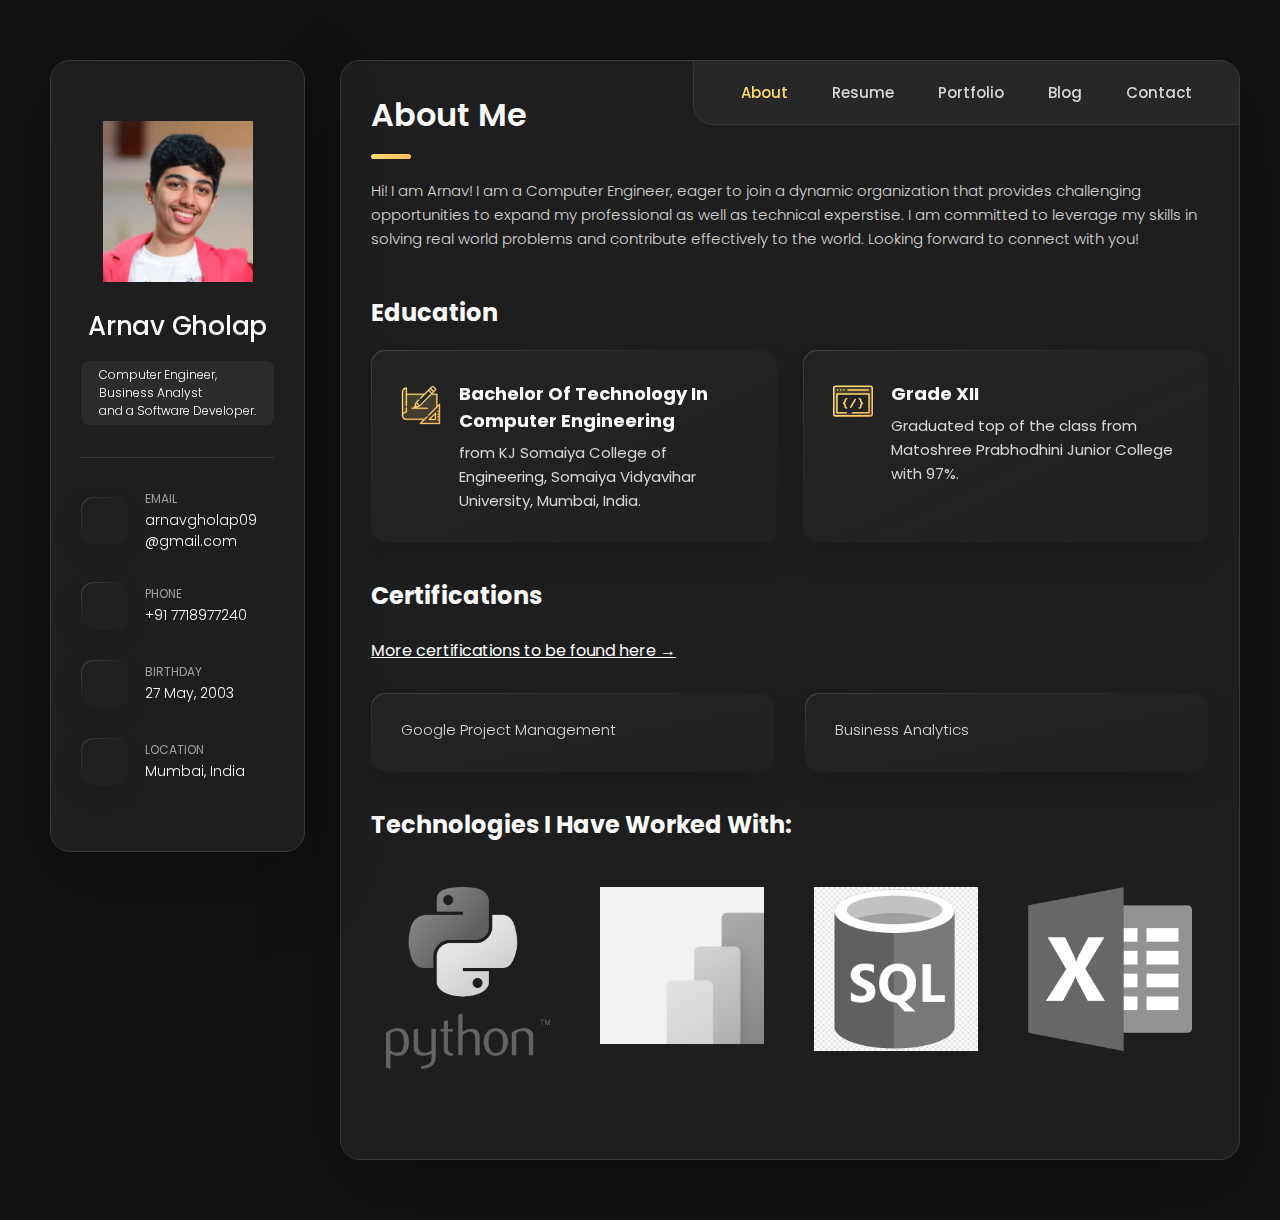
==== index.html @ b926da54 "new blog" ====
<!DOCTYPE html>
<html lang="en">

<head>
  <meta charset="UTF-8">
  <meta http-equiv="X-UA-Compatible" content="IE=edge">
  <meta name="viewport" content="width=device-width, initial-scale=1.0">
  <title>Arnav's Personal Portfolio</title>

  <!--
    - favicon
  -->
  <link rel="shortcut icon" href="./assets/images/logo.ico" type="image/x-icon">

  <!--
    - custom css link
  -->
  <link rel="stylesheet" href="./assets/css/style.css">

  <!--
    - google font link
  -->
  <link rel="preconnect" href="https://fonts.googleapis.com">
  <link rel="preconnect" href="https://fonts.gstatic.com" crossorigin>
  <link href="https://fonts.googleapis.com/css2?family=Poppins:wght@300;400;500;600&display=swap" rel="stylesheet">
</head>

<body>

  <!--
    - #MAIN
  -->

  <main>

    <!--
      - #SIDEBAR
    -->

    <aside class="sidebar" data-sidebar>

      <div class="sidebar-info">

        <figure class="avatar-box">
          <img src="./assets/images/ID card Picture.png" alt="Arnav Gholap" width="80">
        </figure>

        <div class="info-content">
          <h1 class="name" title="Om Kharche">Arnav Gholap</h1>

          <p class="title">Computer Engineer,<br> 
            Business Analyst<br>
            and a Software Developer. <br></p>
        </div>

        <button class="info_more-btn" data-sidebar-btn>
          <span>Show Contacts</span>

          <ion-icon name="chevron-down"></ion-icon>
        </button>

      </div>

      <div class="sidebar-info_more">

        <div class="separator"></div>

        <ul class="contacts-list">

          <li class="contact-item">

            <div class="icon-box">
              <ion-icon name="mail-outline"></ion-icon>
            </div>

            <div class="contact-info">
              <p class="contact-title">Email</p>

              <a href="mailto:arnavgholap09@gmail.com" class="contact-link">arnavgholap09<br>@gmail.com</a>
            </div>

          </li>

          <li class="contact-item">

            <div class="icon-box">
              <ion-icon name="phone-portrait-outline"></ion-icon>
            </div>

            <div class="contact-info">
              <p class="contact-title">Phone</p>

              <a href="mob:+917718977240" class="contact-link">+91 7718977240</a>
            </div>

          </li>

          <li class="contact-item">

            <div class="icon-box">
              <ion-icon name="calendar-outline"></ion-icon>
            </div>

            <div class="contact-info">
              <p class="contact-title">Birthday</p>

              <time datetime="1982-06-23">27 May, 2003</time>
            </div>

          </li>

          <li class="contact-item">

            <div class="icon-box">
              <ion-icon name="location-outline"></ion-icon>
            </div>

            <div class="contact-info">
              <p class="contact-title">Location</p>

              <address>Mumbai, India</address>
            </div>

          </li>

        </ul>

        <div class="separator"></div>

        <ul class="social-list">

          <li class="social-item">
            <a href="https://github.com/arnavgholap" class="social-link">
              <ion-icon name="logo-Github"></ion-icon>
            </a>
          </li>

          <li class="social-item">
            <a href="https://www.linkedin.com/in/arnav-gholap" class="social-link">
              <ion-icon name="logo-LinkedIn"></ion-icon>
            </a>
          </li>

          <li class="social-item">
            <a href="https://www.instagram.com/arnavgholap/" class="social-link">
              <ion-icon name="logo-instagram"></ion-icon>
            </a>
          </li>

        </ul>

      </div>

    </aside>





    <!--
      - #main-content
    -->

    <div class="main-content">

      <!--
        - #NAVBAR
      -->

      <nav class="navbar">

        <ul class="navbar-list">

          <li class="navbar-item">
            <button class="navbar-link  active" data-nav-link>About</button>
          </li>

          <li class="navbar-item">
            <button class="navbar-link" data-nav-link>Resume</button>
          </li>

          <li class="navbar-item">
            <button class="navbar-link" data-nav-link>Portfolio</button>
          </li>

          <li class="navbar-item">
            <button class="navbar-link" data-nav-link>Blog</button>
          </li>

          <li class="navbar-item">
            <button class="navbar-link" data-nav-link>Contact</button>
          </li>

        </ul>

      </nav>





      <!--
        - #ABOUT
      -->

      <article class="about  active" data-page="about">

        <header>
          <h2 class="h2 article-title">About me</h2>
        </header>

        <section class="about-text">
          <p>
            Hi! I am Arnav! I am a Computer Engineer, eager to join a dynamic organization that provides challenging opportunities to expand my professional
            as well as technical experstise. I am committed to leverage my skills in solving real world problems and contribute
            effectively to the world. Looking forward to connect with you!
          </p>

        </section>
        <!--
          - service
        -->

        <ul class="social-list">

          <li class="social-item">
            <a href="https://github.com/arnavgholap" class="social-link">
              <ion-icon name="logo-Github"></ion-icon>
            </a>
          </li>

          <li class="social-item">
            <a href="https://www.linkedin.com/in/arnav-gholap" class="social-link">
              <ion-icon name="logo-LinkedIn"></ion-icon>
            </a>
          </li>

          <li class="social-item">
            <a href="https://www.instagram.com/arnavgholap/" class="social-link">
              <ion-icon name="logo-instagram"></ion-icon>
            </a>
          </li>

        </ul>

        <section class="service">

          <h3 class="h3 service-title">Education</h3>

          <ul class="service-list">

            <li class="service-item">

              <div class="service-icon-box">
                <img src="./assets/images/icon-design.svg
                " alt="design icon" width="40">
              </div>

              <div class="service-content-box">
                <h4 class="h4 service-item-title">Bachelor of Technology in Computer Engineering</h4>

                <p class="service-item-text">
                  from KJ Somaiya College of Engineering, Somaiya Vidyavihar University, Mumbai, India.
                </p>
                
              </div>

            </li>

            <li class="service-item">

              <div class="service-icon-box">
                <img src="./assets/images/icon-dev.svg" alt="Web development icon" width="40">
              </div>

              <div class="service-content-box">
                <h4 class="h4 service-item-title">Grade XII</h4>

                <p class="service-item-text">
                  Graduated top of the class from Matoshree Prabhodhini Junior College with 97%.
                </p>
              </div>

            </li>

          </ul>

        </section>


        <!--
          - testimonials
        -->

        <section class="certifications">

          <h3 class="h3 testimonials-title">Certifications</h3>
         
          <a href="https://www.linkedin.com/in/arnav-gholap/details/certifications/" class="certification-link" target="_blank">
            More certifications to be found here &rarr;
        </a>
        
        <style>
            .certification-link {
                color: white;
                text-decoration: underline;
                transition: color 0.3s ease;
            }
            .certification-link:hover {
                color: #f0a500;
            }
        </style>        
        

          <ul class="testimonials-list has-scrollbar">

            <li class="testimonials-item">
              <div class="content-card" data-testimonials-item>

               

                <div class="testimonials-text" data-testimonials-text>
                  <p>
                    Google Project Management
                  </p>
                </div>

              </div>
            </li>

            <li class="testimonials-item">
              <div class="content-card" data-testimonials-item>

                

                <div class="testimonials-text" data-testimonials-text>
                  <p>
                    Business Analytics
                  </p>
                </div>

              </div>
            </li>

            <li class="testimonials-item">
              <div class="content-card" data-testimonials-item>

            

                <div class="testimonials-text" data-testimonials-text>
                  <p>
                    Big Data Analytics
                  </p>
                  <div class="modal-img-wrapper">
                  
    
                  </div>
                </div>

              </div>
            </li>

            <li class="testimonials-item">
              <div class="content-card" data-testimonials-item>

              

                <div class="testimonials-text" data-testimonials-text>
                  <p>
                    Google Analytics for beginners
                  </p>
                </div>

              </div>
            </li>

          </ul>

        </section>


        <!--
          - testimonials modal
        -->

        <div class="modal-container" data-modal-container>

          <div class="overlay" data-overlay></div>

          <section class="testimonials-modal">

            <button class="modal-close-btn" data-modal-close-btn>
              <ion-icon name="close-outline"></ion-icon>
            </button>

            <div class="modal-img-wrapper">
              <figure class="modal-avatar-box">
                <img src="./assets/images/avatar-1.png" alt="Daniel lewis" width="80" data-modal-img>
              </figure>

              <img src="./assets/images/icon-quote.svg" alt="quote icon">
            </div>

            <div class="modal-content">

              <h4 class="h3 modal-title" data-modal-title>Daniel lewis</h4>

              <time datetime="2021-06-14">14 June, 2021</time>

              <div data-modal-text>
                <p>
                  Richard was hired to create a corporate identity. We were very pleased with the work done. She has a
                  lot of experience
                  and is very concerned about the needs of client. Lorem ipsum dolor sit amet, ullamcous cididt
                  consectetur adipiscing
                  elit, seds do et eiusmod tempor incididunt ut laborels dolore magnarels alia.
                </p>
              </div>

            </div>

          </section>

        </div>


        <!--
          - clients
        -->

        <section class="clients">

          <h3 class="h3 clients-title">Technologies I have worked with:</h3>

          <ul class="clients-list has-scrollbar">

            <li class="clients-item">
              <a href="#">
                <img src="./assets/images/python-logo.png" alt="Python">
              </a>
            </li>

            <li class="clients-item">
              <a href="#">
                <img src="./assets/images/powerbi.png" alt="PowerBI">
              </a>
            </li>

            <li class="clients-item">
              <a href="#">
                <img src="./assets/images/sql.png" alt="SQL">
              </a>
            </li>

            <li class="clients-item">
              <a href="#">
                <img src="./assets/images/excel.png" alt="Excel">
              </a>
            </li>

            <li class="clients-item">
              <a href="#">
                <img src="./assets/images/outlook.png" alt="Outlook">
              </a>
            </li>

          </ul>

        </section>

      </article>



      <!--
        - #RESUME
      -->

      <article class="resume" data-page="resume">

        <header>
          <h2 class="h2 article-title">Resume</h2>
          <style>
            .download-link {
              color: white;
              text-decoration: none;
            }
          
            .download-link:hover {
              color: #f0a500;
            }
          </style>
          
          <h3 class="h2 article-title">
            <a href="https://www.linkedin.com/in/arnav-gholap/overlay/1737736161659/single-media-viewer/?type=DOCUMENT&profileId=ACoAADeyO_MBTCLK8qSJUN_hxIVfKv3FxA_10lY" class="download-link" download>Click here to Download my Resume!</a>
          </h3>
          
        </header>

        <section class="timeline">

          <div class="title-wrapper">
            <div class="icon-box">
              <ion-icon name="book-outline"></ion-icon>
            </div>

            <h3 class="h3">Education</h3>
          </div>

          <ol class="timeline-list">

            <li class="timeline-item">

              <h4 class="h4 timeline-item-title">Bachelor of Technology in Computer Engineering with Honours in Cybersecurity from KJ Somaiya College of Engineering</h4>

              <span>2021 — 2025</span>

              <p class="timeline-text">
                Average GPA: 3.5/4.0
              </p>
              
              <p class="timeline-text">
                Subjects: Programming in Python, Relational Database Management Systems, Software Architecture
                and Design Techniques, User Experience Design, Artificial Intelligence, Information Security, Operating Systems, 
                Computer Networks.
              </p>
             
            </li>

            <li class="timeline-item">

              <h4 class="h4 timeline-item-title">Matoshree Prabhodhini Junior College</h4>

              <span>2019 — 2021</span>
              <p class="timeline-text">
                Ranked first in the entire college with 97% in class 12 HSC Maharashtra State Board Exam.
              </p>
              <p class="timeline-text">
                Subjects: Physics, Algebra, Geometry, Arithmetic, Chemistry, English, Programming in C.
              </p>

            </li>

            <li class="timeline-item">

              <h4 class="h4 timeline-item-title">DAV Public School</h4>

              <span>2007 — 2019</span>
              <p class="timeline-text">
                Graduated class 10 with 95% in CBSE board.
              </p>
              <p class="timeline-text">
               Subjects: History, Geography, Political Science, Sanskrit, Hindi, English, Science, Maths.
              </p>

            </li>

          </ol>

        </section>

        <section class="timeline">

          <div class="title-wrapper">
            <div class="icon-box">
              <ion-icon name="book-outline"></ion-icon>
            </div>

            <h3 class="h3">Certifications</h3>
          </div>

          <ol class="timeline-list">

            <li class="timeline-item">

              <h4 class="h4 timeline-item-title">Google Project Management</h4>
              

            </section>

        <section class="timeline">

          <div class="title-wrapper">
            <div class="icon-box">
              <ion-icon name="book-outline"></ion-icon>
            </div>

            <h3 class="h3">Experience</h3>
          </div>

          <ol class="timeline-list">
            <li class="timeline-item">

              <h4 class="h4 timeline-item-title">Business Analyst Intern @Purplle.com &nbsp;&nbsp;&nbsp;&nbsp;&nbsp;&nbsp;&nbsp;&nbsp;&nbsp;&nbsp;&nbsp;&nbsp;&nbsp;&nbsp;&nbsp;&nbsp;&nbsp;&nbsp;&nbsp;&nbsp;&nbsp;&nbsp;&nbsp;&nbsp;&nbsp;&nbsp;&nbsp;&nbsp;&nbsp;&nbsp;&nbsp;&nbsp;&nbsp;&nbsp;&nbsp;&nbsp;&nbsp;&nbsp;&nbsp;&nbsp;&nbsp;&nbsp;&nbsp;&nbsp;&nbsp;&nbsp;&nbsp;&nbsp;&nbsp;&nbsp;&nbsp;&nbsp;&nbsp;&nbsp;&nbsp;&nbsp;&nbsp;&nbsp;&nbsp;&nbsp;&nbsp;&nbsp;&nbsp;&nbsp;&nbsp;&nbsp;&nbsp;&nbsp;&nbsp;&nbsp;&nbsp;&nbsp;&nbsp;&nbsp;&nbsp;&nbsp;&nbsp;&nbsp;&nbsp;Full Time, On Site </h4>

              <span>December 2024 — Present</span>

              <p class="timeline-text">
• Developed and maintained over 10 interactive dashboards in Looker Studio, enabling stakeholders to swiftly review and interpret key performance indicators, improving operational efficiency and decision-making speed.
• Conducted in-depth analysis of sales funnel data, identifying gaps and opportunities that led to a 12% increase in click through rates and a 10% boost in add to cart events.
• Researched and evaluated major competitors, uncovering strategic advantages that informed business decisions and contributed to a better go-to-market strategy that refined target audience segmentation.
• Optimized 50+ SQL queries to extract data, providing valuable insights that increased data-driven decision-making.
</p>
            </li>

            <li class="timeline-item">

              <h4 class="h4 timeline-item-title">Business Analyst Intern @Caarya &nbsp;&nbsp;&nbsp;&nbsp;&nbsp;&nbsp;&nbsp;&nbsp;&nbsp;&nbsp;&nbsp;&nbsp;&nbsp;&nbsp;&nbsp;&nbsp;&nbsp;&nbsp;&nbsp;&nbsp;&nbsp;&nbsp;&nbsp;&nbsp;&nbsp;&nbsp;&nbsp;&nbsp;&nbsp;&nbsp;&nbsp;&nbsp;&nbsp;&nbsp;&nbsp;&nbsp;&nbsp;&nbsp;&nbsp;&nbsp;&nbsp;&nbsp;&nbsp;&nbsp;&nbsp;&nbsp;&nbsp;&nbsp;&nbsp;&nbsp;&nbsp;&nbsp;&nbsp;&nbsp;&nbsp;&nbsp;&nbsp;&nbsp;&nbsp;&nbsp;&nbsp;&nbsp;&nbsp;&nbsp;&nbsp;&nbsp;&nbsp;&nbsp;&nbsp;&nbsp;&nbsp;&nbsp;&nbsp;&nbsp;&nbsp;&nbsp;&nbsp;&nbsp;&nbsp;&nbsp;&nbsp;&nbsp;&nbsp;&nbsp;&nbsp;&nbsp; Part Time, Remote</h4>

              <span>August 2023 — October 2024</span>

              <p class="timeline-text">
• Orchestrated user engagement strategy, providing insights into user interactions with the client’s website and designed a comprehensive analytics framework, resulting in a 25% reduction in customer churn.
• Interacted with clients to analyze their business requirements and recommended a key technological improvement, resulting in a 12% increase in gross revenue.
• Spearheaded integration of a new CRM solution, leading to a 10% increase in sales productivity and a 15% improvement in customer support satisfaction rates.
• Reduced development cost by 30% by creating a plan to merge related products into one, more streamlined product.
 </p>

            </li>

            <li class="timeline-item">

              <h4 class="h4 timeline-item-title">Product Manager Intern @Caarya</h4>

              <span>March 2023 — August 2023</span>

              <p class="timeline-text">
• Oversaw the development and launch of a new inventory management system on a dental client’s website, resulting in a 20% increase in revenue and 15% reduction in costs. 
• Led user research initiatives that informed product improvements, enhancing user experience and satisfaction.
• Managed a cross-functional team of 7 including engineers and designers, to deliver the project on time and under budget.
• Successfully implemented agile methodologies to accelerate product development and deliver value to customers more efficiently, resulting in a 25% increase in product development velocity.
  </p>

            </li>

            <li class="timeline-item">

              <h4 class="h4 timeline-item-title">SEO Specialist Intern @Gigasolv Consulting LLC</h4>

              <span>September 2022 — February 2023</span>

              <p class="timeline-text">
                • Conducted in-depth keyword research to identify high-traffic, low-competition keywords. 
                Successfully optimized website content, resulting in a 15% increase in organic search traffic 
                and a 20% improvement in keyword rankings. 
                • Implemented on-page optimization techniques, including optimized titles, meta descriptions, 
                headings, and internal linking, leading to a 30% increase in click-through rate (CTR). 
                • Conducted regular technical audits to identify and address website issues, improving website 
                speed by 35% and reducing crawl errors by 40%. 
                • Developed and executed a successful link building strategy, acquiring high-quality backlinks from 
                authoritative websites, resulting in a 25% increase in domain authority.              
              </p>

            </li>

          </ol>

        </section>

        <section class="skill">

          <h3 class="h3 skills-title">My skills</h3>

          <ul class="skills-list content-card">

            <li class="skills-item">

              <div class="title-wrapper">
                <h5 class="h5">SQL, PowerBI</h5>
                <data value="80">80%</data>
              </div>

              <div class="skill-progress-bg">
                <div class="skill-progress-fill" style="width: 80%;"></div>
              </div>

            </li>

            <li class="skills-item">

              <div class="title-wrapper">
                <h5 class="h5">Python, Java, C</h5>
                <data value="70">70%</data>
              </div>

              <div class="skill-progress-bg">
                <div class="skill-progress-fill" style="width: 70%;"></div>
              </div>

            </li>

            <li class="skills-item">

              <div class="title-wrapper">
                <h5 class="h5">HTML/CSS/JAVASCRIPT</h5>
                <data value="90">90%</data>
              </div>

              <div class="skill-progress-bg">
                <div class="skill-progress-fill" style="width: 90%;"></div>
              </div>

            </li>

            <li class="skills-item">

              <div class="title-wrapper">
                <h5 class="h5">MERN stack</h5>
                <data value="50">50%</data>
              </div>

              <div class="skill-progress-bg">
                <div class="skill-progress-fill" style="width: 50%;"></div>
              </div>

            </li>

          </ul>

        </section>

      </article>





      <!--
        - #PORTFOLIO
      -->

      <article class="portfolio" data-page="portfolio">

        <header>
          <h2 class="h2 article-title">Portfolio</h2>
        </header>

        <section class="projects">

          <ul class="filter-list">

            <li class="filter-item">
              <button class="active" data-filter-btn>All</button>
            </li>

            <li class="filter-item">
              <button data-filter-btn>Web design</button>
            </li>

            <li class="filter-item">
              <button data-filter-btn>Applications</button>
            </li>

            <li class="filter-item">
              <button data-filter-btn>Web development</button>
            </li>

          </ul>

          <div class="filter-select-box">

            <button class="filter-select" data-select>

              <div class="select-value" data-selecct-value>Select category</div>

              <div class="select-icon">
                <ion-icon name="chevron-down"></ion-icon>
              </div>

            </button>

            <ul class="select-list">

              <li class="select-item">
                <button data-select-item>All</button>
              </li>

              <li class="select-item">
                <button data-select-item>Web design</button>
              </li>

              <li class="select-item">
                <button data-select-item>Applications</button>
              </li>

              <li class="select-item">
                <button data-select-item>Web development</button>
              </li>

            </ul>

          </div>

          <ul class="project-list">

            <li class="project-item  active" data-filter-item data-category="web development">
              <a href="https://github.com/arnavgholap/taskfyer">

                <figure class="project-img">
                  <div class="project-item-icon-box">
                    <ion-icon name="eye-outline"></ion-icon>
                  </div>

                  <img src="./assets/images/Taskfyer.png" alt="TaskFyer" loading="lazy">
                </figure>

                <h3 class="project-title">TaskFyer</h3>

                <p class="project-category">Web development
                  <br> A comprehensive solution for managing tasks efficiently and effectively. </br>
                </p>

              </a>
            </li>

            <li class="project-item  active" data-filter-item data-category="web development">
              <a href="https://github.com/arnavgholap/Blogify">

                <figure class="project-img">
                  <div class="project-item-icon-box">
                    <ion-icon name="eye-outline"></ion-icon>
                  </div>

                  <img src="./assets/images/Blogify.png" alt="Blogify" loading="lazy">
                </figure>

                <h3 class="project-title">Blogify</h3>

                <p class="project-category">Web development

                <br> A website to write, view and publish blogs. </br>
              </p>
              </a>
            </li>

            <li class="project-item  active" data-filter-item data-category="web design">
              <a href="https://github.com/arnavgholap/NetflixClone">

                <figure class="project-img">
                  <div class="project-item-icon-box">
                    <ion-icon name="eye-outline"></ion-icon>
                  </div>

                  <img src="./assets/images/netflix clone.png" alt="Netflic Clone" loading="lazy">
                </figure>

                <h3 class="project-title">Netflix Clone</h3>

                <p class="project-category">Web design

                <br> A responsive clone of Netflix using Tmdb API. </br>
              </p>
              </a>
            </li>

            <li class="project-item  active" data-filter-item data-category="applications">
              <a href="https://github.com/arnavgholap/Portfolio-Website">

                <figure class="project-img">
                  <div class="project-item-icon-box">
                    <ion-icon name="eye-outline"></ion-icon>
                  </div>

                  <img src="./assets/images/portfolio.png" alt="Portfolio" loading="lazy">
                </figure>

                <h3 class="project-title">Portfolio app</h3>

                <p class="project-category">Applications

                  <br> A plain, simple and responsive application showcasing portfolio.</br>

                </p>

              </a>
            </li>

            <li class="project-item  active" data-filter-item data-category="web design">
              <a href="https://github.com/arnavgholap/Restaurant-Website">

                <figure class="project-img">
                  <div class="project-item-icon-box">
                    <ion-icon name="eye-outline"></ion-icon>
                  </div>

                  <img src="./assets/images/restaurant.png" alt="Restaurant" loading="lazy">
                </figure>

                <h3 class="project-title">Arnav's Kitchen</h3>

                <p class="project-category">Web design

                  <br> The website of restaurant - Arnav's Kitchen. </br>
                </p>

              </a>
            </li>

            <li class="project-item  active" data-filter-item data-category="web design">
              <a href="https://github.com/arnavgholap/Footcap">

                <figure class="project-img">
                  <div class="project-item-icon-box">
                    <ion-icon name="eye-outline"></ion-icon>
                  </div>

                  <img src="./assets/images/footcap.png" alt="Footcap" loading="lazy">
                </figure>

                <h3 class="project-title">Footcap</h3>

                <p class="project-category">Web design
                  <br>Footcap is fully responsive ecommerce website for selling of shoes.</br>
                </p>

              </a>
            </li>

            <li class="project-item  active" data-filter-item data-category="web development">
              <a href="https://github.com/arnavgholap/Homeverse">

                <figure class="project-img">
                  <div class="project-item-icon-box">
                    <ion-icon name="eye-outline"></ion-icon>
                  </div>

                  <img src="./assets/images/Homeverse.png" alt="Homeverse" loading="lazy">
                </figure>

                <h3 class="project-title">Homeverse</h3>

                <p class="project-category">Web development
                  <br>A fully responsive real estate website, responsive for all devices, built using HTML, CSS, and JavaScript.</br>
                </p>

              </a>
            </li>

            <li class="project-item  active" data-filter-item data-category="applications">
              <a href="https://github.com/arnavgholap/FlexWatch">

                <figure class="project-img">
                  <div class="project-item-icon-box">
                    <ion-icon name="eye-outline"></ion-icon>
                  </div>

                  <img src="./assets/images/Flexwatch.png" alt="Flexwatch" loading="lazy">
                </figure>

                <h3 class="project-title">FlexWatch</h3>

                <p class="project-category">Applications
                  <br>A beautiful, responsive and dynamic watch e-commerce app.</br>
                </p>

              </a>
            </li>
<!--
            <li class="project-item  active" data-filter-item data-category="web development">
              <a href="#">

                <figure class="project-img">
                  <div class="project-item-icon-box">
                    <ion-icon name="eye-outline"></ion-icon>
                  </div>

                  <img src="./assets/images/project-9.png" alt="arrival" loading="lazy">
                </figure>

                <h3 class="project-title">Arrival</h3>

                <p class="project-category">Web development
                  <br> A responsive clone of Netflix using Tmdb API. </br>
                </p>

              </a>
            </li>
-->
          </ul>

        </section>

      </article>





      <!--
        - #BLOG
      -->

      <article class="blog" data-page="blog">

        <header>
          <h2 class="h2 article-title">Blog</h2>
        </header>

        <section class="blog-posts">

          <ul class="blog-posts-list">

            <li class="blog-post-item">
              <a href="blog post 1.html">

                <figure class="blog-banner-box">
                  <img src="./assets/images/product market fit.png" alt="" loading="lazy">
                </figure>

                <div class="blog-content">

                  <div class="blog-meta">
                    <p class="blog-category">Business</p>

                    <span class="dot"></span>

                    <time datetime="2022-02-23">November 30, 2024</time>
                  </div>

                  <h3 class="h3 blog-item-title">How to Achieve Product Market Fit</h3>

                  <p class="blog-text">
                    Achieving product market fit is a journey that requires dedication, strategic planning, and a deep understanding of your market.
                  </p>

                </div>

              </a>
            </li>

            <li class="blog-post-item">
              <a href="blog post 2.html">

                <figure class="blog-banner-box">
                  <img src="./assets/images/blog-2.jpg" alt="" loading="lazy">
                </figure>

                <div class="blog-content">

                  <div class="blog-meta">
                    <p class="blog-category">Design</p>

                    <span class="dot"></span>

                    <time datetime="2022-02-23">November 30, 2024</time>
                  </div>

                  <h3 class="h3 blog-item-title">Best UI elements every designer must use</h3>

                  <p class="blog-text">
                    Incorporating these essential UI elements into your designs can significantly improve the user experience and effectiveness of your product.
                  </p>

                </div>

              </a>
            </li>
<!--
            <li class="blog-post-item">
              <a href="#">

                <figure class="blog-banner-box">
                  <img src="./assets/images/blog-3.jpg" alt="Design digest #80" loading="lazy">
                </figure>

                <div class="blog-content">

                  <div class="blog-meta">
                    <p class="blog-category">Design</p>

                    <span class="dot"></span>

                    <time datetime="2022-02-23">Fab 23, 2022</time>
                  </div>

                  <h3 class="h3 blog-item-title">Design digest #80</h3>

                  <p class="blog-text">
                    Excepteur sint occaecat cupidatat no proident, quis nostrum exercitationem ullam corporis suscipit.
                  </p>

                </div>

              </a>
            </li>

            <li class="blog-post-item">
              <a href="#">

                <figure class="blog-banner-box">
                  <img src="./assets/images/blog-4.jpg" alt="UI interactions of the week" loading="lazy">
                </figure>

                <div class="blog-content">

                  <div class="blog-meta">
                    <p class="blog-category">Design</p>

                    <span class="dot"></span>

                    <time datetime="2022-02-23">Fab 23, 2022</time>
                  </div>

                  <h3 class="h3 blog-item-title">UI interactions of the week</h3>

                  <p class="blog-text">
                    Enim ad minim veniam, consectetur adipiscing elit, quis nostrud exercitation ullamco laboris nisi.
                  </p>

                </div>

              </a>
            </li>

            <li class="blog-post-item">
              <a href="#">

                <figure class="blog-banner-box">
                  <img src="./assets/images/blog-5.jpg" alt="The forgotten art of spacing" loading="lazy">
                </figure>

                <div class="blog-content">

                  <div class="blog-meta">
                    <p class="blog-category">Design</p>

                    <span class="dot"></span>

                    <time datetime="2022-02-23">Fab 23, 2022</time>
                  </div>

                  <h3 class="h3 blog-item-title">The forgotten art of spacing</h3>

                  <p class="blog-text">
                    Maxime placeat, sed do eiusmod tempor incididunt ut labore et dolore magna aliqua.
                  </p>

                </div>

              </a>
            </li>

            <li class="blog-post-item">
              <a href="#">

                <figure class="blog-banner-box">
                  <img src="./assets/images/blog-6.jpg" alt="Design digest #79" loading="lazy">
                </figure>

                <div class="blog-content">

                  <div class="blog-meta">
                    <p class="blog-category">Design</p>

                    <span class="dot"></span>

                    <time datetime="2022-02-23">Fab 23, 2022</time>
                  </div>

                  <h3 class="h3 blog-item-title">Design digest #79</h3>

                  <p class="blog-text">
                    Optio cumque nihil impedit uo minus quod maxime placeat, velit esse cillum.
                  </p>

                </div>

              </a>
            </li>

          </ul>

        </section>
-->
      </article>





      <!--
        - #CONTACT
      -->

      <article class="contact" data-page="contact">

        <header>
          <h2 class="h2 article-title">Contact</h2>
        </header>

        <p style="color: white;">Connect With me Here!</p>

        <ul class="social-list">
          
          <style>
            .github-link {
              color: white;
              text-decoration: underline;
            }
          
            .github-link:hover {
              color: #f0a500;
            }
          
            .social-link .ion-icon {
              color: white;
              font-size: 24px; /* Adjust the icon size if needed */
            }
          
            .social-link:hover .ion-icon {
              color: #f0a500;
            }
          </style>
          
          <p style="color: white;">
            <a href="https://github.com/arnavgholap" class="github-link">
              GitHub
            </a>
            
            <li class="social-item">
              <a href="https://github.com/arnavgholap" class="social-link">
                <ion-icon name="logo-github"></ion-icon>
              </a>
            </li>
          </p>
          
          <style>
            .linkedin-link {
              color: white;
              text-decoration: underline;
            }
          
            .linkedin-link:hover {
              color: #f0a500;
            }
          
            .social-link .ion-icon {
              color: white;
              font-size: 24px; /* Adjust the icon size if needed */
            }
          
            .social-link:hover .ion-icon {
              color: #f0a500;
            }
          </style>
          
          <p style="color: white;">
            <a href="https://www.linkedin.com/in/arnav-gholap" class="linkedin-link">
              LinkedIn
            </a>
            
            <li class="social-item">
              <a href="https://www.linkedin.com/in/arnav-gholap" class="social-link">
                <ion-icon name="logo-linkedin"></ion-icon>
              </a>
            </li>
          </p>

          <style>
            .instagram-link {
              color: white;
              text-decoration: underline;
            }
            
            .instagram-link:hover {
              color: #f0a500;
            }
            
            .social-link .ion-icon {
              color: white;
            }
            
            .social-link:hover .ion-icon {
              color: #f0a500;
            }
          </style>
          
          <p style="color: white;">
            <a href="https://www.instagram.com/arnavgholap/" class="instagram-link">
              Instagram
            </a>
          
          <li class="social-item">
            <a href="https://www.instagram.com/arnavgholap/" class="social-link">
              <ion-icon name="logo-instagram"></ion-icon>
            </a>
          </li>
          </p>

        </ul>
<br>

        <section class="mapbox" data-mapbox>
          <figure>
            <iframe
              src="https://www.google.com/maps/embed?pb=!1m18!1m12!1m3!1d3770.6300656608366!2d72.81928921524818!3d19.076090987086768!2m3!1f0!2f0!3f0!3m2!1i1024!2i768!4f13.1!3m3!1m2!1s0x3be7cefd1309f4e7%3A0x1c7292b504f6247!2sMumbai%2C%20Maharashtra%2C%20India!5e0!3m2!1sen!2sin!4v1647609998765!5m2!1sen!2sin"
              width="400" height="300" loading="lazy"></iframe>
          </figure>
        </section>

        <section class="contact-form">

          <h3 class="h3 form-title">Contact Form</h3>

          <form action="mailto:arnavgholap09@gmail.com" class="form" data-form>

            <div class="input-wrapper">
              <input type="text" name="fullname" class="form-input" placeholder="Full name" required data-form-input>

              <input type="email" name="email" class="form-input" placeholder="Email address" required data-form-input>
            </div>

            <textarea name="message" class="form-input" placeholder="Your Message" required data-form-input></textarea>

            <button class="form-btn" type="submit" disabled data-form-btn>
              <ion-icon name="paper-plane"></ion-icon>
              <span>Send Message</span>
            </button>

          </form>

        </section>

      </article>

    </div>

  </main>






  <!--
    - custom js link
  -->
  <script src="./assets/js/script.js"></script>

  <!--
    - ionicon link
  -->
  <script type="module" src="https://unpkg.com/ionicons@5.5.2/dist/ionicons/ionicons.esm.js"></script>
  <script nomodule src="https://unpkg.com/ionicons@5.5.2/dist/ionicons/ionicons.js"></script>

</body>

</html>
---- assets/css/style.css ----
/*-----------------------------------*\
  #style.css
\*-----------------------------------*/


/**
 * copyright 2022 @codewithsadee
 */





/*-----------------------------------*\
  #CUSTOM PROPERTY
\*-----------------------------------*/

:root {

  /**
   * colors
   */

  /* gradient */

  --bg-gradient-onyx: linear-gradient(
    to bottom right, 
    hsl(240, 1%, 25%) 3%, 
    hsl(0, 0%, 19%) 97%
  );
  --bg-gradient-jet: linear-gradient(
    to bottom right, 
    hsla(240, 1%, 18%, 0.251) 0%, 
    hsla(240, 2%, 11%, 0) 100%
  ), hsl(240, 2%, 13%);
  --bg-gradient-yellow-1: linear-gradient(
    to bottom right, 
    hsl(45, 100%, 71%) 0%, 
    hsla(36, 100%, 69%, 0) 50%
  );
  --bg-gradient-yellow-2: linear-gradient(
    135deg, 
    hsla(45, 100%, 71%, 0.251) 0%, 
    hsla(35, 100%, 68%, 0) 59.86%
  ), hsl(240, 2%, 13%);
  --border-gradient-onyx: linear-gradient(
    to bottom right, 
    hsl(0, 0%, 25%) 0%, 
    hsla(0, 0%, 25%, 0) 50%
  );
  --text-gradient-yellow: linear-gradient(
    to right, 
    hsl(45, 100%, 72%), 
    hsl(35, 100%, 68%)
  );

  /* solid */

  --jet: hsl(0, 0%, 22%);
  --onyx: hsl(240, 1%, 17%);
  --eerie-black-1: hsl(240, 2%, 13%);
  --eerie-black-2: hsl(240, 2%, 12%);
  --smoky-black: hsl(0, 0%, 7%);
  --white-1: hsl(0, 0%, 100%);
  --white-2: hsl(0, 0%, 98%);
  --orange-yellow-crayola: hsl(45, 100%, 72%);
  --vegas-gold: hsl(45, 54%, 58%);
  --light-gray: hsl(0, 0%, 84%);
  --light-gray-70: hsla(0, 0%, 84%, 0.7);
  --bittersweet-shimmer: hsl(0, 43%, 51%);

  /**
   * typography
   */

  /* font-family */
  --ff-poppins: 'Poppins', sans-serif;

  /* font-size */
  --fs-1: 24px;
  --fs-2: 18px;
  --fs-3: 17px;
  --fs-4: 16px;
  --fs-5: 15px;
  --fs-6: 14px;
  --fs-7: 13px;
  --fs-8: 11px;

  /* font-weight */
  --fw-300: 300;
  --fw-400: 400;
  --fw-500: 500;
  --fw-600: 600;

  /**
   * shadow
   */
  
  --shadow-1: -4px 8px 24px hsla(0, 0%, 0%, 0.25);
  --shadow-2: 0 16px 30px hsla(0, 0%, 0%, 0.25);
  --shadow-3: 0 16px 40px hsla(0, 0%, 0%, 0.25);
  --shadow-4: 0 25px 50px hsla(0, 0%, 0%, 0.15);
  --shadow-5: 0 24px 80px hsla(0, 0%, 0%, 0.25);

  /**
   * transition
   */

  --transition-1: 0.25s ease;
  --transition-2: 0.5s ease-in-out;

}





/*-----------------------------------*\
  #RESET
\*-----------------------------------*/

*, *::before, *::after {
  margin: 0;
  padding: 0;
  box-sizing: border-box;
}

a { text-decoration: none; }

li { list-style: none; }

img, ion-icon, a, button, time, span { display: block; }

button {
  font: inherit;
  background: none;
  border: none;
  text-align: left;
  cursor: pointer;
}

input, textarea {
  display: block;
  width: 100%;
  background: none;
  font: inherit;
}

::selection {
  background: var(--orange-yellow-crayola);
  color: var(--smoky-black);
}

:focus { outline-color: var(--orange-yellow-crayola); }

html { font-family: var(--ff-poppins); }

body { background: var(--smoky-black); }





/*-----------------------------------*\
  #REUSED STYLE
\*-----------------------------------*/

.sidebar,
article {
  background: var(--eerie-black-2);
  border: 1px solid var(--jet);
  border-radius: 20px;
  padding: 15px;
  box-shadow: var(--shadow-1);
  z-index: 1;
}

.separator {
  width: 100%;
  height: 1px;
  background: var(--jet);
  margin: 16px 0;
}

.icon-box {
  position: relative;
  background: var(--border-gradient-onyx);
  width: 30px;
  height: 30px;
  border-radius: 8px;
  display: flex;
  justify-content: center;
  align-items: center;
  font-size: 16px;
  color: var(--orange-yellow-crayola);
  box-shadow: var(--shadow-1);
  z-index: 1;
}

.icon-box::before {
  content: "";
  position: absolute;
  inset: 1px;
  background: var(--eerie-black-1);
  border-radius: inherit;
  z-index: -1;
}

.icon-box ion-icon { --ionicon-stroke-width: 35px; }

article { display: none; }

article.active {
  display: block;
  animation: fade 0.5s ease backwards;
}

@keyframes fade {
  0% { opacity: 0; }
  100% { opacity: 1; }
}

.h2,
.h3,
.h4,
.h5 {
  color: var(--white-2);
  text-transform: capitalize;
}

.h2 { font-size: var(--fs-1); }

.h3 { font-size: var(--fs-2); }

.h4 { font-size: var(--fs-4); }

.h5 {
  font-size: var(--fs-7);
  font-weight: var(--fw-500);
}

.article-title {
  position: relative;
  padding-bottom: 7px;
}

.article-title::after {
  content: "";
  position: absolute;
  bottom: 0;
  left: 0;
  width: 30px;
  height: 3px;
  background: var(--text-gradient-yellow);
  border-radius: 3px;
}

.has-scrollbar::-webkit-scrollbar {
  width: 5px; /* for vertical scrollbar */
  height: 5px; /* for horizontal scrollbar */
}

.has-scrollbar::-webkit-scrollbar-track {
  background: var(--onyx);
  border-radius: 5px;
}

.has-scrollbar::-webkit-scrollbar-thumb {
  background: var(--orange-yellow-crayola);
  border-radius: 5px;
}

.has-scrollbar::-webkit-scrollbar-button { width: 20px; }

.content-card {
  position: relative;
  background: var(--border-gradient-onyx);
  padding: 15px;
  padding-top: 45px;
  border-radius: 14px;
  box-shadow: var(--shadow-2);
  cursor: pointer;
  z-index: 1;
}

.content-card::before {
  content: "";
  position: absolute;
  inset: 1px;
  background: var(--bg-gradient-jet);
  border-radius: inherit;
  z-index: -1;
}





/*-----------------------------------*\
  #MAIN
\*-----------------------------------*/

main {
  margin: 15px 12px;
  margin-bottom: 75px;
  min-width: 259px;
}





/*-----------------------------------*\
  #SIDEBAR
\*-----------------------------------*/

.sidebar {
  margin-bottom: 15px;
  max-height: 112px;
  overflow: hidden;
  transition: var(--transition-2);
}

.sidebar.active { max-height: 405px; }

.sidebar-info {
  position: relative;
  display: flex;
  justify-content: flex-start;
  align-items: center;
  gap: 15px;
}

.avatar-box {
  background: var(--bg-gradient-onyx);
  border-radius: 20px;
}

.info-content .name {
  color: var(--white-2);
  font-size: var(--fs-3);
  font-weight: var(--fw-500);
  letter-spacing: -0.25px;
  margin-bottom: 10px;
}

.info-content .title {
  color: var(--white-1);
  background: var(--onyx);
  font-size: var(--fs-8);
  font-weight: var(--fw-300);
  width: max-content;
  padding: 3px 12px;
  border-radius: 8px;
}

.info_more-btn {
  position: absolute;
  top: -15px;
  right: -15px;
  border-radius: 0 15px;
  font-size: 13px;
  color: var(--orange-yellow-crayola);
  background: var(--border-gradient-onyx);
  padding: 10px;
  box-shadow: var(--shadow-2);
  transition: var(--transition-1);
  z-index: 1;
}

.info_more-btn::before {
  content: "";
  position: absolute;
  inset: 1px;
  border-radius: inherit;
  background: var(--bg-gradient-jet);
  transition: var(--transition-1);
  z-index: -1;
}

.info_more-btn:hover,
.info_more-btn:focus { background: var(--bg-gradient-yellow-1); }

.info_more-btn:hover::before,
.info_more-btn:focus::before { background: var(--bg-gradient-yellow-2); }

.info_more-btn span { display: none; }

.sidebar-info_more {
  opacity: 0;
  visibility: hidden;
  transition: var(--transition-2);
}

.sidebar.active .sidebar-info_more {
  opacity: 1;
  visibility: visible;
}

.contacts-list {
  display: grid;
  grid-template-columns: 1fr;
  gap: 16px;
}

.contact-item {
  min-width: 100%;
  display: flex;
  align-items: center;
  gap: 16px;
}

.contact-info {
  max-width: calc(100% - 46px);
  width: calc(100% - 46px);
}

.contact-title {
  color: var(--light-gray-70);
  font-size: var(--fs-8);
  text-transform: uppercase;
  margin-bottom: 2px;
}

.contact-info :is(.contact-link, time, address) {
  color: var(--white-2);
  font-size: var(--fs-7);
}

.contact-info address { font-style: normal; }

.social-list {
  display: flex;
  justify-content: flex-start;
  align-items: center;
  gap: 15px;
  padding-bottom: 4px;
  padding-left: 7px;
}

.social-item .social-link {
  color: var(--light-gray-70);
  font-size: 18px;
}


.social-item .social-link:hover { color: var(--light-gray); }





/*-----------------------------------*\
  #NAVBAR
\*-----------------------------------*/

.navbar {
  position: fixed;
  bottom: 0;
  left: 0;
  width: 100%;
  background: hsla(240, 1%, 17%, 0.75);
  backdrop-filter: blur(10px);
  border: 1px solid var(--jet);
  border-radius: 12px 12px 0 0;
  box-shadow: var(--shadow-2);
  z-index: 5;
}

.navbar-list {
  display: flex;
  flex-wrap: wrap;
  justify-content: center;
  align-items: center;
  padding: 0 10px;
}

.navbar-link {
  color: var(--light-gray);
  font-size: var(--fs-8);
  padding: 20px 7px;
  transition: color var(--transition-1);
}

.navbar-link:hover,
.navbar-link:focus { color: var(--light-gray-70); }

.navbar-link.active { color: var(--orange-yellow-crayola); }





/*-----------------------------------*\
  #ABOUT
\*-----------------------------------*/

.about .article-title { margin-bottom: 15px; }

.about-text {
  color: var(--light-gray);
  font-size: var(--fs-6);
  font-weight: var(--fw-300);
  line-height: 1.6;
}

.about-text p { margin-bottom: 15px; }



/**
 * #service 
 */

.service { margin-bottom: 35px; }

.service-title { margin-bottom: 20px; }

.service-list {
  display: grid;
  grid-template-columns: 1fr;
  gap: 20px;
}

.service-item {
  position: relative;
  background: var(--border-gradient-onyx);
  padding: 20px;
  border-radius: 14px;
  box-shadow: var(--shadow-2);
  z-index: 1;
}

.service-item::before {
  content: "";
  position: absolute;
  inset: 1px;
  background: var(--bg-gradient-jet);
  border-radius: inherit;
  z-index: -1;
}

.service-icon-box { margin-bottom: 10px; }

.service-icon-box img { margin: auto; }

.service-content-box { text-align: center; }

.service-item-title { margin-bottom: 7px; }

.service-item-text {
  color: var(--light-gray);
  font-size: var(--fs-6);
  font-weight: var(--fw-3);
  line-height: 1.6;
}


/**
 * #testimonials 
 */

.testimonials { margin-bottom: 30px; }

.testimonials-title { margin-bottom: 20px; }

.testimonials-list {
  display: flex;
  justify-content: flex-start;
  align-items: flex-start;
  gap: 15px;
  margin: 0 -15px;
  padding: 25px 15px;
  padding-bottom: 35px;
  overflow-x: auto;
  scroll-behavior: smooth;
  overscroll-behavior-inline: contain;
  scroll-snap-type: inline mandatory;
}

.testimonials-item {
  min-width: 100%;
  scroll-snap-align: center;
}

.testimonials-avatar-box {
  position: absolute;
  top: 0;
  left: 0;
  transform: translate(15px, -25px);
  background: var(--bg-gradient-onyx);
  border-radius: 14px;
  box-shadow: var(--shadow-1);
}

.testimonials-item-title { margin-bottom: 7px; }

.testimonials-text {
  color: var(--light-gray);
  font-size: var(--fs-6);
  font-weight: var(--fw-300);
  line-height: 1.6;
  display: -webkit-box;
  line-clamp: 4;
  -webkit-line-clamp: 4;
  -webkit-box-orient: vertical;
  overflow: hidden;
}


/**
 * #testimonials-modal
 */

.modal-container {
  position: fixed;
  top: 0;
  left: 0;
  width: 100%;
  height: 100%;
  display: flex;
  justify-content: center;
  align-items: center;
  overflow-y: auto;
  overscroll-behavior: contain;
  z-index: 20;
  pointer-events: none;
  visibility: hidden;
}

.modal-container::-webkit-scrollbar { display: none; }

.modal-container.active {
  pointer-events: all;
  visibility: visible;
}

.overlay {
  position: fixed;
  top: 0;
  left: 0;
  width: 100%;
  height: 100vh;
  background: hsl(0, 0%, 5%);
  opacity: 0;
  visibility: hidden;
  pointer-events: none;
  z-index: 1;
  transition: var(--transition-1);
}

.overlay.active {
  opacity: 0.8;
  visibility: visible;
  pointer-events: all;
}

.testimonials-modal {
  background: var(--eerie-black-2);
  position: relative;
  padding: 15px;
  margin: 15px 12px;
  border: 1px solid var(--jet);
  border-radius: 14px;
  box-shadow: var(--shadow-5);
  transform: scale(1.2);
  opacity: 0;
  transition: var(--transition-1);
  z-index: 2;
}

.modal-container.active .testimonials-modal {
  transform: scale(1);
  opacity: 1;
}

.modal-close-btn {
  position: absolute;
  top: 15px;
  right: 15px;
  background: var(--onyx);
  border-radius: 8px;
  width: 32px;
  height: 32px;
  display: flex;
  justify-content: center;
  align-items: center;
  color: var(--white-2);
  font-size: 18px;
  opacity: 0.7;
}

.modal-close-btn:hover,
.modal-close-btn:focus { opacity: 1; }

.modal-close-btn ion-icon { --ionicon-stroke-width: 50px; }

.modal-avatar-box {
  background: var(--bg-gradient-onyx);
  width: max-content;
  border-radius: 14px;
  margin-bottom: 15px;
  box-shadow: var(--shadow-2);
}

.modal-img-wrapper > img { display: none; }

.modal-title { margin-bottom: 4px; }

.modal-content time {
  font-size: var(--fs-6);
  color: var(--light-gray-70);
  font-weight: var(--fw-300);
  margin-bottom: 10px;
}

.modal-content p {
  color: var(--light-gray);
  font-size: var(--fs-6);
  font-weight: var(--fw-300);
  line-height: 1.6;
}


/**
 * #clients 
 */

.clients { margin-bottom: 15px; }

.clients-list {
  display: flex;
  justify-content: flex-start;
  align-items: flex-start;
  gap: 15px;
  margin: 0 -15px;
  padding: 25px;
  padding-bottom: 25px;
  overflow-x: auto;
  scroll-behavior: smooth;
  overscroll-behavior-inline: contain;
  scroll-snap-type: inline mandatory;
  scroll-padding-inline: 25px;
}

.clients-item {
  min-width: 50%;
  scroll-snap-align: start;
}

.clients-item img {
  width: 100%;
  filter: grayscale(1);
  transition: var(--transition-1);
}

.clients-item img:hover { filter: grayscale(0); }





/*-----------------------------------*\
  #RESUME
\*-----------------------------------*/

.article-title { margin-bottom: 30px; }


/**
 * education and experience 
 */

.timeline { margin-bottom: 30px; }

.timeline .title-wrapper {
  display: flex;
  align-items: center;
  gap: 15px;
  margin-bottom: 25px;
}

.timeline-list {
  font-size: var(--fs-6);
  margin-left: 45px;
}

.timeline-item { position: relative; }

.timeline-item:not(:last-child) { margin-bottom: 20px; }

.timeline-item-title {
  font-size: var(--fs-6);
  line-height: 1.3;
  margin-bottom: 7px;
}

.timeline-list span {
  color: var(--vegas-gold);
  font-weight: var(--fw-400);
  line-height: 1.6;
}

.timeline-item:not(:last-child)::before {
  content: "";
  position: absolute;
  top: -25px;
  left: -30px;
  width: 1px;
  height: calc(100% + 50px);
  background: var(--jet);
}

.timeline-item::after {
  content: "";
  position: absolute;
  top: 5px;
  left: -33px;
  height: 6px;
  width: 6px;
  background: var(--text-gradient-yellow);
  border-radius: 50%;
  box-shadow: 0 0 0 4px var(--jet);
}

.timeline-text {
  color: var(--light-gray);
  font-weight: var(--fw-300);
  line-height: 1.6;
}


/**
 * skills 
 */

.skills-title { margin-bottom: 20px; }

.skills-list { padding: 20px; }


.skills-item:not(:last-child) { margin-bottom: 15px; }

.skill .title-wrapper {
  display: flex;
  align-items: center;
  gap: 5px;
  margin-bottom: 8px;
}

.skill .title-wrapper data {
  color: var(--light-gray);
  font-size: var(--fs-7);
  font-weight: var(--fw-300);
}

.skill-progress-bg {
  background: var(--jet);
  width: 100%;
  height: 8px;
  border-radius: 10px;
}

.skill-progress-fill {
  background: var(--text-gradient-yellow);
  height: 100%;
  border-radius: inherit;
}





/*-----------------------------------*\
  #PORTFOLIO
\*-----------------------------------*/

.filter-list { display: none; }

.filter-select-box {
  position: relative;
  margin-bottom: 25px;
}

.filter-select {
  background: var(--eerie-black-2);
  color: var(--light-gray);
  display: flex;
  justify-content: space-between;
  align-items: center;
  width: 100%;
  padding: 12px 16px;
  border: 1px solid var(--jet);
  border-radius: 14px;
  font-size: var(--fs-6);
  font-weight: var(--fw-300);
}

.filter-select.active .select-icon { transform: rotate(0.5turn); }

.select-list {
  background: var(--eerie-black-2);
  position: absolute;
  top: calc(100% + 6px);
  width: 100%;
  padding: 6px;
  border: 1px solid var(--jet);
  border-radius: 14px;
  z-index: 2;
  opacity: 0;
  visibility: hidden;
  pointer-events: none;
  transition: 0.15s ease-in-out;
}

.filter-select.active + .select-list {
  opacity: 1;
  visibility: visible;
  pointer-events: all;
}

.select-item button {
  background: var(--eerie-black-2);
  color: var(--light-gray);
  font-size: var(--fs-6);
  font-weight: var(--fw-300);
  text-transform: capitalize;
  width: 100%;
  padding: 8px 10px;
  border-radius: 8px;
}

.select-item button:hover { --eerie-black-2: hsl(240, 2%, 20%); }

.project-list {
  display: grid;
  grid-template-columns: 1fr;
  gap: 30px;
  margin-bottom: 10px;
}

.project-item { display: none; }

.project-item.active {
  display: block;
  animation: scaleUp 0.25s ease forwards;
}

@keyframes scaleUp {
  0% { transform: scale(0.5); }
  100% { transform: scale(1); }
}

.project-item > a { width: 100%; }

.project-img {
  position: relative;
  width: 100%;
  height: 200px;
  border-radius: 16px;
  overflow: hidden;
  margin-bottom: 15px;
}

.project-img::before {
  content: "";
  position: absolute;
  top: 0;
  left: 0;
  width: 100%;
  height: 100%;
  background: transparent;
  z-index: 1;
  transition: var(--transition-1);
}

.project-item > a:hover .project-img::before { background: hsla(0, 0%, 0%, 0.5); }

.project-item-icon-box {
  --scale: 0.8;

  background: var(--jet);
  color: var(--orange-yellow-crayola);
  position: absolute;
  top: 50%;
  left: 50%;
  transform: translate(-50%, -50%) scale(var(--scale));
  font-size: 20px;
  padding: 18px;
  border-radius: 12px;
  opacity: 0;
  z-index: 1;
  transition: var(--transition-1);
}

.project-item > a:hover .project-item-icon-box {
  --scale: 1;
  opacity: 1;
}

.project-item-icon-box ion-icon { --ionicon-stroke-width: 50px; }

.project-img img {
  width: 100%;
  height: 100%;
  object-fit: cover;
  transition: var(--transition-1);
}

.project-item > a:hover img { transform: scale(1.1); }

.project-title,
.project-category { margin-left: 10px; }

.project-title {
  color: var(--white-2);
  font-size: var(--fs-5);
  font-weight: var(--fw-400);
  text-transform: capitalize;
  line-height: 1.3;
}

.project-category {
  color: var(--light-gray-70);
  font-size: var(--fs-6);
  font-weight: var(--fw-300);
}





/*-----------------------------------*\
  #BLOG
\*-----------------------------------*/

.blog-posts { margin-bottom: 10px; }

.blog-posts-list {
  display: grid;
  grid-template-columns: 1fr;
  gap: 20px;
}

.blog-post-item > a {
  position: relative;
  background: var(--border-gradient-onyx);
  height: 100%;
  box-shadow: var(--shadow-4);
  border-radius: 16px;
  z-index: 1;
}

.blog-post-item > a::before {
  content: "";
  position: absolute;
  inset: 1px;
  border-radius: inherit;
  background: var(--eerie-black-1);
  z-index: -1;
}

.blog-banner-box {
  width: 100%;
  height: 200px;
  border-radius: 12px;
  overflow: hidden;
}

.blog-banner-box img {
  width: 100%;
  height: 100%;
  object-fit: cover;
  transition: var(--transition-1);
}

.blog-post-item > a:hover .blog-banner-box img { transform: scale(1.1); }

.blog-content { padding: 15px; }

.blog-meta {
  display: flex;
  justify-content: flex-start;
  align-items: center;
  gap: 7px;
  margin-bottom: 10px;
}

.blog-meta :is(.blog-category, time) {
  color: var(--light-gray-70);
  font-size: var(--fs-6);
  font-weight: var(--fw-300);
}

.blog-meta .dot {
  background: var(--light-gray-70);
  width: 4px;
  height: 4px;
  border-radius: 4px;
}

.blog-item-title {
  margin-bottom: 10px;
  line-height: 1.3;
  transition: var(--transition-1);
}

.blog-post-item > a:hover .blog-item-title { color: var(--orange-yellow-crayola); }

.blog-text {
  color: var(--light-gray);
  font-size: var(--fs-6);
  font-weight: var(--fw-300);
  line-height: 1.6;
}





/*-----------------------------------*\
  #CONTACT
\*-----------------------------------*/

.mapbox {
  position: relative;
  height: 250px;
  width: 100%;
  border-radius: 16px;
  margin-bottom: 30px;
  border: 1px solid var(--jet);
  overflow: hidden;
}

.mapbox figure { height: 100%; }

.mapbox iframe {
  width: 100%;
  height: 100%;
  border: none;
  filter: grayscale(1) invert(1);
}

.contact-form { margin-bottom: 10px; }

.form-title { margin-bottom: 20px; }

.input-wrapper {
  display: grid;
  grid-template-columns: 1fr;
  gap: 25px;
  margin-bottom: 25px;
}

.form-input {
  color: var(--white-2);
  font-size: var(--fs-6);
  font-weight: var(--fw-400);
  padding: 13px 20px;
  border: 1px solid var(--jet);
  border-radius: 14px;
  outline: none;
}

.form-input::placeholder { font-weight: var(--fw-500); }

.form-input:focus { border-color: var(--orange-yellow-crayola); }

textarea.form-input {
  min-height: 100px;
  height: 120px;
  max-height: 200px;
  resize: vertical;
  margin-bottom: 25px;
}

textarea.form-input::-webkit-resizer { display: none; }

.form-input:focus:invalid { border-color: var(--bittersweet-shimmer); }

.form-btn {
  position: relative;
  width: 100%;
  background: var(--border-gradient-onyx);
  color: var(--orange-yellow-crayola);
  display: flex;
  justify-content: center;
  align-items: center;
  gap: 10px;
  padding: 13px 20px;
  border-radius: 14px;
  font-size: var(--fs-6);
  text-transform: capitalize;
  box-shadow: var(--shadow-3);
  z-index: 1;
  transition: var(--transition-1);
}

.form-btn::before {
  content: "";
  position: absolute;
  inset: 1px;
  background: var(--bg-gradient-jet);
  border-radius: inherit;
  z-index: -1;
  transition: var(--transition-1);
}

.form-btn ion-icon { font-size: 16px; }

.form-btn:hover { background: var(--bg-gradient-yellow-1); }

.form-btn:hover::before { background: var(--bg-gradient-yellow-2); }

.form-btn:disabled {
  opacity: 0.7;
  cursor: not-allowed;
}

.form-btn:disabled:hover { background: var(--border-gradient-onyx); }

.form-btn:disabled:hover::before { background: var(--bg-gradient-jet); }





/*-----------------------------------*\
  #RESPONSIVE
\*-----------------------------------*/

/**
 * responsive larger than 450px screen
 */

@media (min-width: 450px) {

  /**
   * client
   */

  .clients-item { min-width: calc(33.33% - 10px); }



  /**
   * #PORTFOLIO, BLOG 
   */

  .project-img,
  .blog-banner-box { height: auto; }

}





/**
 * responsive larger than 580px screen
 */

@media (min-width: 580px) {

  /**
   * CUSTOM PROPERTY
   */

  :root {

    /**
     * typography
     */

    --fs-1: 32px;
    --fs-2: 24px;
    --fs-3: 26px;
    --fs-4: 18px;
    --fs-6: 15px;
    --fs-7: 15px;
    --fs-8: 12px;

  }



  /**
   * #REUSED STYLE
   */

  .sidebar, article {
    width: 520px;
    margin-inline: auto;
    padding: 30px;
  }

  .article-title {
    font-weight: var(--fw-600);
    padding-bottom: 15px;
  }

  .article-title::after {
    width: 40px;
    height: 5px;
  }

  .icon-box {
    width: 48px;
    height: 48px;
    border-radius: 12px;
    font-size: 18px;
  }



  /**
   * #MAIN
   */

  main {
    margin-top: 60px;
    margin-bottom: 100px;
  }



  /**
   * #SIDEBAR
   */

  .sidebar {
    max-height: 180px;
    margin-bottom: 30px;
  }

  .sidebar.active { max-height: 584px; }

  .sidebar-info { gap: 25px; }

  .avatar-box { border-radius: 30px; }

  .avatar-box img { width: 120px; }

  .info-content .name { margin-bottom: 15px; }

  .info-content .title { padding: 5px 18px; }

  .info_more-btn {
    top: -30px;
    right: -30px;
    padding: 10px 15px;
  }

  .info_more-btn span {
    display: block;
    font-size: var(--fs-8);
  }

  .info_more-btn ion-icon { display: none; }

  .separator { margin: 32px 0; }

  .contacts-list { gap: 20px; }

  .contact-info {
    max-width: calc(100% - 64px);
    width: calc(100% - 64px);
  }



  /**
   * #NAVBAR
   */

  .navbar { border-radius: 20px 20px 0 0; }

  .navbar-list { gap: 20px; }

  .navbar-link { --fs-8: 14px; }



  /**
   * #ABOUT
   */

  .about .article-title { margin-bottom: 20px; }

  .about-text { margin-bottom: 40px; }

  /* service */

  .service-item {
    display: flex;
    justify-content: flex-start;
    align-items: flex-start;
    gap: 18px;
    padding: 30px;
  }

  .service-icon-box {
    margin-bottom: 0;
    margin-top: 5px;
  }

  .service-content-box { text-align: left; }

  /* testimonials */

  .testimonials-title { margin-bottom: 25px; }

  .testimonials-list {
    gap: 30px;
    margin: 0 -30px;
    padding: 30px;
    padding-bottom: 35px;
  }

  .content-card {
    padding: 30px;
    padding-top: 25px;
  }

  .testimonials-avatar-box {
    transform: translate(30px, -30px);
    border-radius: 20px;
  }

  .testimonials-avatar-box img { width: 80px; }

  .testimonials-item-title {
    margin-bottom: 10px;
    margin-left: 95px;
  }

  .testimonials-text {
    line-clamp: 2;
    -webkit-line-clamp: 2;
  }

  /* testimonials modal */

  .modal-container { padding: 20px; }

  .testimonials-modal {
    display: flex;
    justify-content: flex-start;
    align-items: stretch;
    gap: 25px;
    padding: 30px;
    border-radius: 20px;
  }

  .modal-img-wrapper {
    display: flex;
    flex-direction: column;
    align-items: center;
  }

  .modal-avatar-box {
    border-radius: 18px;
    margin-bottom: 0;
  }

  .modal-avatar-box img { width: 65px; }

  .modal-img-wrapper > img {
    display: block;
    flex-grow: 1;
    width: 35px;
  }

  /* clients */

  .clients-list {
    gap: 50px;
    margin: 0 -30px;
    padding: 45px;
    scroll-padding-inline: 45px;
  }

  .clients-item { min-width: calc(33.33% - 35px); }



  /**
   * #RESUME
   */

  .timeline-list { margin-left: 65px; }

  .timeline-item:not(:last-child)::before { left: -40px; }

  .timeline-item::after {
    height: 8px;
    width: 8px;
    left: -43px;
  }

  .skills-item:not(:last-child) { margin-bottom: 25px; }



  /**
   * #PORTFOLIO, BLOG
   */

  .project-img, .blog-banner-box { border-radius: 16px; }

  .blog-posts-list { gap: 30px; }

  .blog-content { padding: 25px; }



  /**
   * #CONTACT
   */

  .mapbox {
    height: 380px;
    border-radius: 18px;
  }

  .input-wrapper {
    gap: 30px;
    margin-bottom: 30px;
  }

  .form-input { padding: 15px 20px; }

  textarea.form-input { margin-bottom: 30px; }

  .form-btn {
    --fs-6: 16px;
    padding: 16px 20px;
  }

  .form-btn ion-icon { font-size: 18px; }

}





/**
 * responsive larger than 768px screen
 */

@media (min-width: 768px) {

  /**
   * REUSED STYLE
   */

  .sidebar, article { width: 700px; }

  .has-scrollbar::-webkit-scrollbar-button { width: 100px; }



  /**
   * SIDEBAR
   */

  .contacts-list {
    grid-template-columns: 1fr 1fr;
    gap: 30px 15px;
  }



  /**
   * NAVBAR
   */

  .navbar-link { --fs-8: 15px; }



  /**
   * ABOUT
   */

  /* testimonials modal */

  .testimonials-modal {
    gap: 35px;
    max-width: 680px;
  }

  .modal-avatar-box img { width: 80px; }



  /**
   * PORTFOLIO
   */

  .article-title { padding-bottom: 20px; }

  .filter-select-box { display: none; }

  .filter-list {
    display: flex;
    justify-content: flex-start;
    align-items: center;
    gap: 25px;
    padding-left: 5px;
    margin-bottom: 30px;
  }

  .filter-item button {
    color: var(--light-gray);
    font-size: var(--fs-5);
    transition: var(--transition-1);
  }

  .filter-item button:hover { color: var(--light-gray-70); }

  .filter-item button.active { color: var(--orange-yellow-crayola); }

  /* portfolio and blog grid */

  .project-list, .blog-posts-list { grid-template-columns: 1fr 1fr; }



  /**
   * CONTACT
   */

  .input-wrapper { grid-template-columns: 1fr 1fr; }

  .form-btn {
    width: max-content;
    margin-left: auto;
  }
  
}





/**
 * responsive larger than 1024px screen
 */

@media (min-width: 1024px) {

  /**
   * CUSTOM PROPERTY
   */

  :root {

    /**
    * shadow
    */

    --shadow-1: -4px 8px 24px hsla(0, 0%, 0%, 0.125);
    --shadow-2: 0 16px 30px hsla(0, 0%, 0%, 0.125);
    --shadow-3: 0 16px 40px hsla(0, 0%, 0%, 0.125);

  }



  /**
   * REUSED STYLE
   */

  .sidebar, article {
    width: 950px;
    box-shadow: var(--shadow-5);
  }



  /**
   * MAIN 
   */

  main { margin-bottom: 60px; }

  .main-content {
    position: relative;
    width: max-content;
    margin: auto;
  }



  /**
   * NAVBAR
   */

  .navbar {
    position: absolute;
    bottom: auto;
    top: 0;
    left: auto;
    right: 0;
    width: max-content;
    border-radius: 0 20px;
    padding: 0 20px;
    box-shadow: none;
  }

  .navbar-list {
    gap: 30px;
    padding: 0 20px;
  }

  .navbar-link { font-weight: var(--fw-500); }



  /**
   * ABOUT
   */

  /* service */

  .service-list {
    grid-template-columns: 1fr 1fr;
    gap: 20px 25px;
  }

  /* testimonials */

  .testimonials-item { min-width: calc(50% - 15px); }

  /* clients */

  .clients-item { min-width: calc(25% - 38px); }



  /**
   * PORTFOLIO
   */

  .project-list { grid-template-columns: repeat(3, 1fr); }



  /**
   * BLOG
   */

  .blog-banner-box { height: 230px; }

}





/**
 * responsive larger than 1250px screen
 */

@media (min-width: 1250px) {

  /**
   * RESET
   */

  body::-webkit-scrollbar { width: 20px; }

  body::-webkit-scrollbar-track { background: var(--smoky-black); }

  body::-webkit-scrollbar-thumb {
    border: 5px solid var(--smoky-black);
    background: hsla(0, 0%, 100%, 0.1);
    border-radius: 20px;
    box-shadow: inset 1px 1px 0 hsla(0, 0%, 100%, 0.11),
                inset -1px -1px 0 hsla(0, 0%, 100%, 0.11);
  }

  body::-webkit-scrollbar-thumb:hover { background: hsla(0, 0%, 100%, 0.15); }

  body::-webkit-scrollbar-button { height: 60px; }



  /**
   * REUSED STYLE
   */

  .sidebar, article { width: auto; }

  article { min-height: 100%; }



  /**
   * MAIN
   */

  main {
    max-width: 1200px;
    margin-inline: auto;
    display: flex;
    justify-content: center;
    align-items: stretch;
    gap: 25px;
  }

  .main-content {
    min-width: 75%;
    width: 75%;
    margin: 0;
  }



  /**
   * SIDEBAR
   */

  .sidebar {
    position: sticky;
    top: 60px;
    max-height: max-content;
    height: 100%;
    margin-bottom: 0;
    padding-top: 60px;
    z-index: 1;
  }

  .sidebar-info { flex-direction: column; }

  .avatar-box img { width: 150px; }

  .info-content .name {
    white-space: nowrap;
    text-align: center;
  }

  .info-content .title { margin: auto; }

  .info_more-btn { display: none; }

  .sidebar-info_more {
    opacity: 1;
    visibility: visible;
  }

  .contacts-list { grid-template-columns: 1fr; }

  .contact-info :is(.contact-link) {
    white-space: nowrap;
    overflow: hidden;
    text-overflow: ellipsis;
  }

  .contact-info :is(.contact-link, time, address) {
    --fs-7: 14px;
    font-weight: var(--fw-300);
  }

  .separator:last-of-type {
    margin: 15px 0;
    opacity: 0;
  }

  .social-list { justify-content: center; }



  /**
	 * RESUME
	 */

  .timeline-text { max-width: 700px; }

}
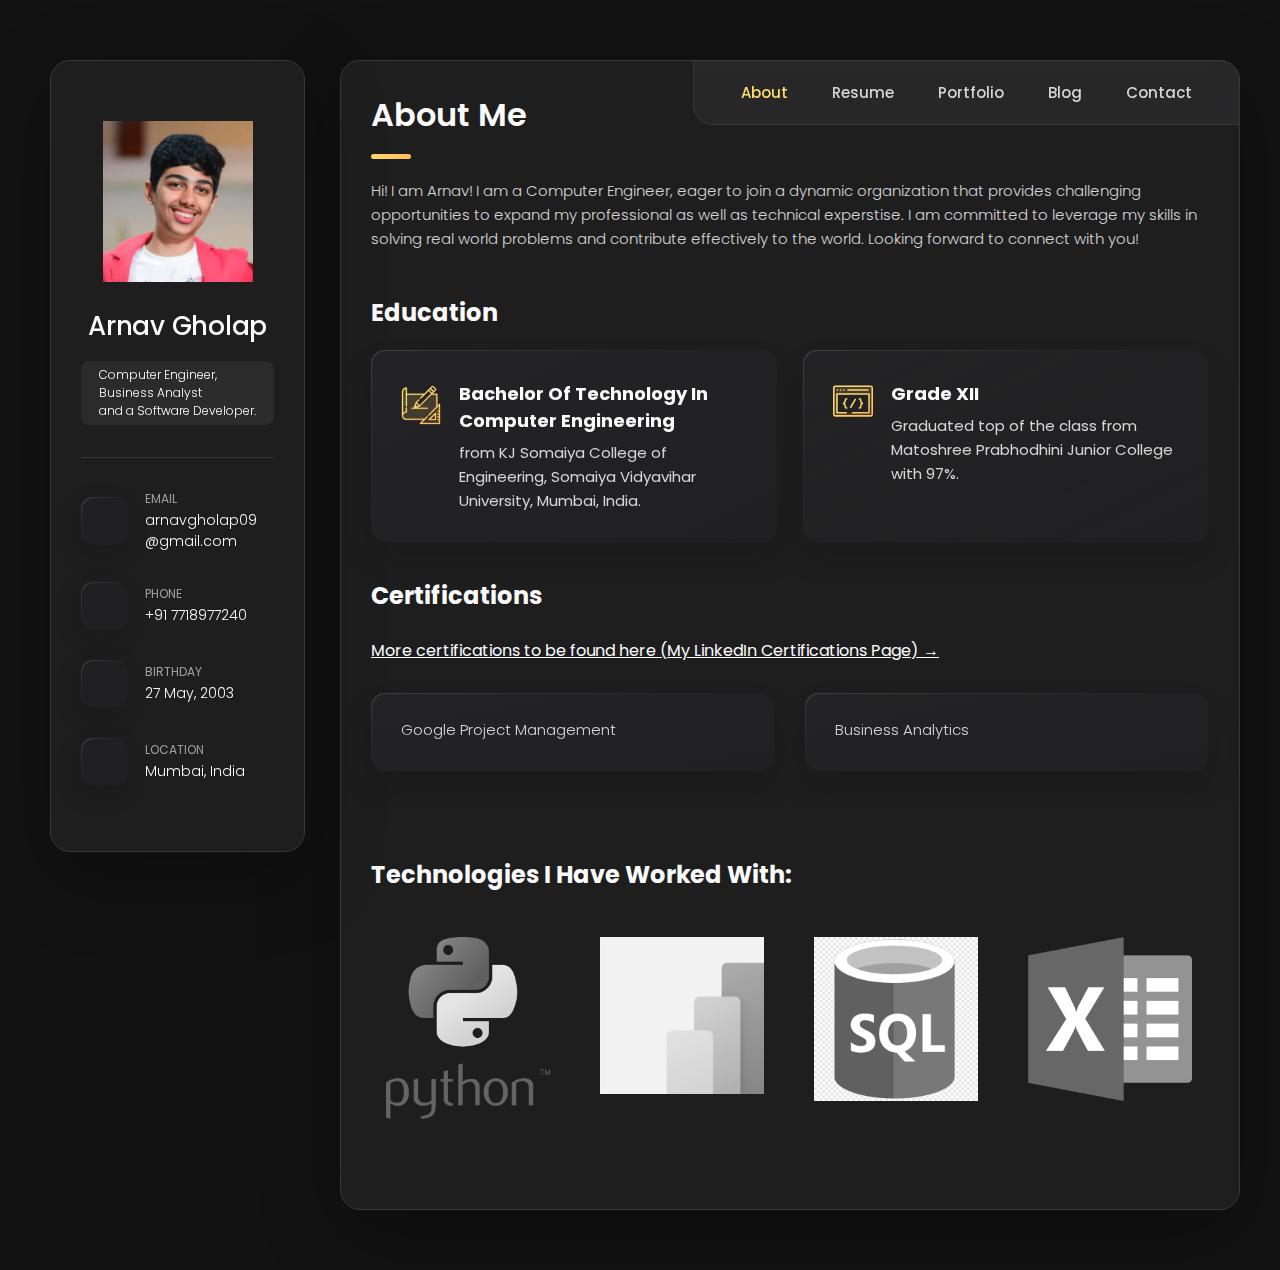
==== commit 78372d6d: "update #87" ====
--- a/index.html
+++ b/index.html
@@ -297,7 +297,7 @@
           <h3 class="h3 testimonials-title">Certifications</h3>
          
           <a href="https://www.linkedin.com/in/arnav-gholap/details/certifications/" class="certification-link" target="_blank">
-            More certifications to be found here &rarr;
+            More certifications to be found here (My LinkedIn Certifications Page) &rarr; 
         </a>
         
         <style>
@@ -427,6 +427,8 @@
         <!--
           - clients
         -->
+<br>
+<br>
 
         <section class="clients">
 
@@ -492,7 +494,7 @@
           </style>
           
           <h3 class="h2 article-title">
-            <a href="https://www.linkedin.com/in/arnav-gholap/overlay/1737736161659/single-media-viewer/?type=DOCUMENT&profileId=ACoAADeyO_MBTCLK8qSJUN_hxIVfKv3FxA_10lY" class="download-link" download>Click here to Download my Resume!</a>
+            <a href="assets/images/Arnav Gholap_Resume.pdf" class="download-link" download>Click here to Download my Resume!</a>
           </h3>
           
         </header>
@@ -573,8 +575,27 @@
 
             <li class="timeline-item">
 
-              <h4 class="h4 timeline-item-title">Google Project Management</h4>
+              <h4 class="h4 timeline-item-title">
+                <a href="https://www.coursera.org/account/accomplishments/professional-cert/U65BFPHFN3CI" target="_blank" style="color: #ffffff; text-decoration: none;" onmouseover="this.style.color='#f0a500'" onmouseout="this.style.color='#ffffff'">Google Project Management</a>
+            </h4>                      
               
+              <li class="timeline-item">
+                <h4 class="h4 timeline-item-title">
+                  <a href="https://www.coursera.org/account/accomplishments/verify/OECGG8BRUXBC" target="_blank" style="color: #ffffff; text-decoration: none;" onmouseover="this.style.color='#f0a500'" onmouseout="this.style.color='#ffffff'">Python Basics</a>
+              </li>
+
+              <li class="timeline-item">
+                <h4 class="h4 timeline-item-title">
+                  <a href="https://www.coursera.org/account/accomplishments/verify/NMABWQ3P7WCY" target="_blank" style="color: #ffffff; text-decoration: none;" onmouseover="this.style.color='#f0a500'" onmouseout="this.style.color='#ffffff'">Prompt Engineering for ChatGPT</a>
+              </li>
+              <li class="timeline-item">
+                <h4 class="h4 timeline-item-title">
+                  <a href="https://www.coursera.org/account/accomplishments/verify/636M2KD3JKA6" target="_blank" style="color: #ffffff; text-decoration: none;" onmouseover="this.style.color='#f0a500'" onmouseout="this.style.color='#ffffff'">Big Data Integration and Processing</a>
+              </li>
+              <li class="timeline-item">
+                <h4 class="h4 timeline-item-title">
+                  <a href="https://www.coursera.org/account/accomplishments/verify/5AJR2E2SBQJN" target="_blank" style="color: #ffffff; text-decoration: none;" onmouseover="this.style.color='#f0a500'" onmouseout="this.style.color='#ffffff'">Business Analytics for Decision Making</a>
+              </li>
 
             </section>
 
@@ -1001,6 +1022,62 @@
           <ul class="blog-posts-list">
 
             <li class="blog-post-item">
+              <a href="blog post 3.html">
+
+                <figure class="blog-banner-box">
+                  <img src="./assets/images/blog post 3.jpg" alt="" loading="lazy">
+                </figure>
+
+                <div class="blog-content">
+
+                  <div class="blog-meta">
+                    <p class="blog-category">Student Life</p>
+
+                    <span class="dot"></span>
+
+                    <time datetime="2022-02-23">February 2, 2025</time>
+                  </div>
+
+                  <h3 class="h3 blog-item-title">How I Am Working Full-Time as an Intern While Still Being a Student</h3>
+
+                  <p class="blog-text">
+                    Balancing a full-time internship while pursuing the final year of my computer engineering degree has been one of the most challenging yet rewarding experiences of my life.
+                  </p>
+
+                </div>
+
+              </a>
+            </li>
+
+            <li class="blog-post-item">
+              <a href="blog post 4.html">
+
+                <figure class="blog-banner-box">
+                  <img src="./assets/images/blog-3.jpg" alt="" loading="lazy">
+                </figure>
+
+                <div class="blog-content">
+
+                  <div class="blog-meta">
+                    <p class="blog-category">Career</p>
+
+                    <span class="dot"></span>
+
+                    <time datetime="2022-02-23">January 15, 2025</time>
+                  </div>
+
+                  <h3 class="h3 blog-item-title">The Importance of Data and Why I Chose to Be a Business Analyst</h3>
+
+                  <p class="blog-text">
+                    Data is the lifeblood of modern businesses. It drives decision-making, innovation, and strategic planning. 
+                  </p>
+
+                </div>
+
+              </a>
+            </li>
+
+            <li class="blog-post-item">
               <a href="blog post 1.html">
 
                 <figure class="blog-banner-box">
@@ -1057,7 +1134,7 @@
             </li>
 <!--
             <li class="blog-post-item">
-              <a href="#">
+              <a href="">
 
                 <figure class="blog-banner-box">
                   <img src="./assets/images/blog-3.jpg" alt="Design digest #80" loading="lazy">
